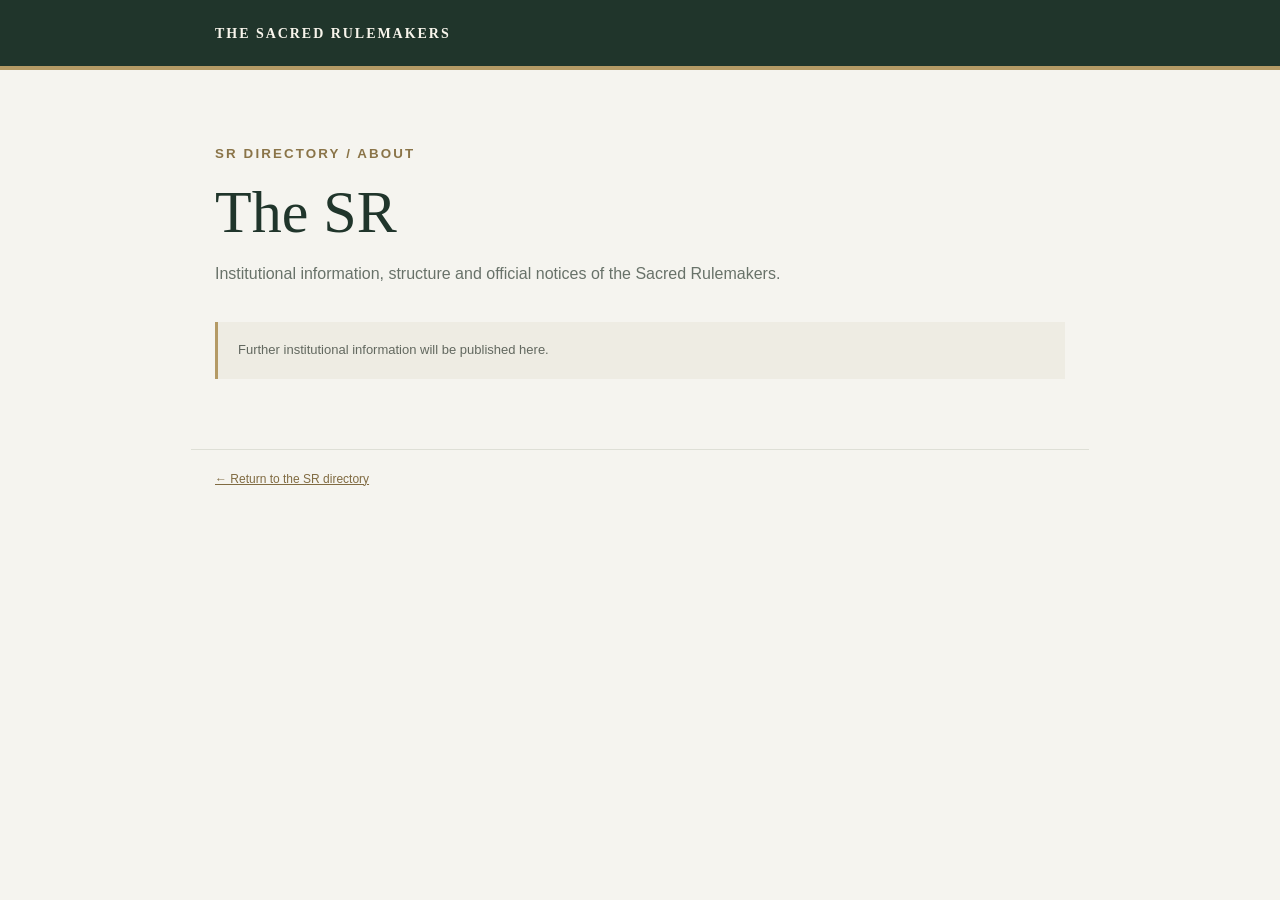
==== about/index.html @ 843fc182 "Add the sr section landing page" ====
<!doctype html><html lang="en-GB"><head><meta charset="utf-8"><meta name="viewport" content="width=device-width,initial-scale=1"><meta name="theme-color" content="#20352b"><title>The SR — SR</title><style>body{margin:0;background:#f5f4ef;color:#222a24;font:16px/1.6 Arial,sans-serif}header{background:#20352b;color:#f8f5ec;padding:20px max(22px,calc((100% - 850px)/2));border-bottom:4px solid #b49a65}header a{color:#f8f5ec;text-decoration:none;font:small-caps 700 14px Georgia,serif;letter-spacing:.14em}main{max-width:850px;margin:0 auto;padding:70px 24px}small{color:#8a7448;text-transform:uppercase;letter-spacing:.16em;font-weight:bold}h1{font:normal clamp(40px,7vw,60px)/1.1 Georgia,serif;color:#20352b;margin:14px 0}p{color:#687269;max-width:650px}.status{margin-top:35px;padding:18px 20px;background:#eeece3;border-left:3px solid #b49a65;color:#62685f;font-size:13px}footer{max-width:850px;margin:0 auto;padding:20px 24px;border-top:1px solid #dedfd6;font-size:12px}footer a{color:#806b42}</style></head><body><header><a href="/SR/">THE SACRED RULEMAKERS</a></header><main><small>SR DIRECTORY / ABOUT</small><h1>The SR</h1><p>Institutional information, structure and official notices of the Sacred Rulemakers.</p><div class="status">Further institutional information will be published here.</div></main><footer><a href="/SR/">← Return to the SR directory</a></footer></body></html>
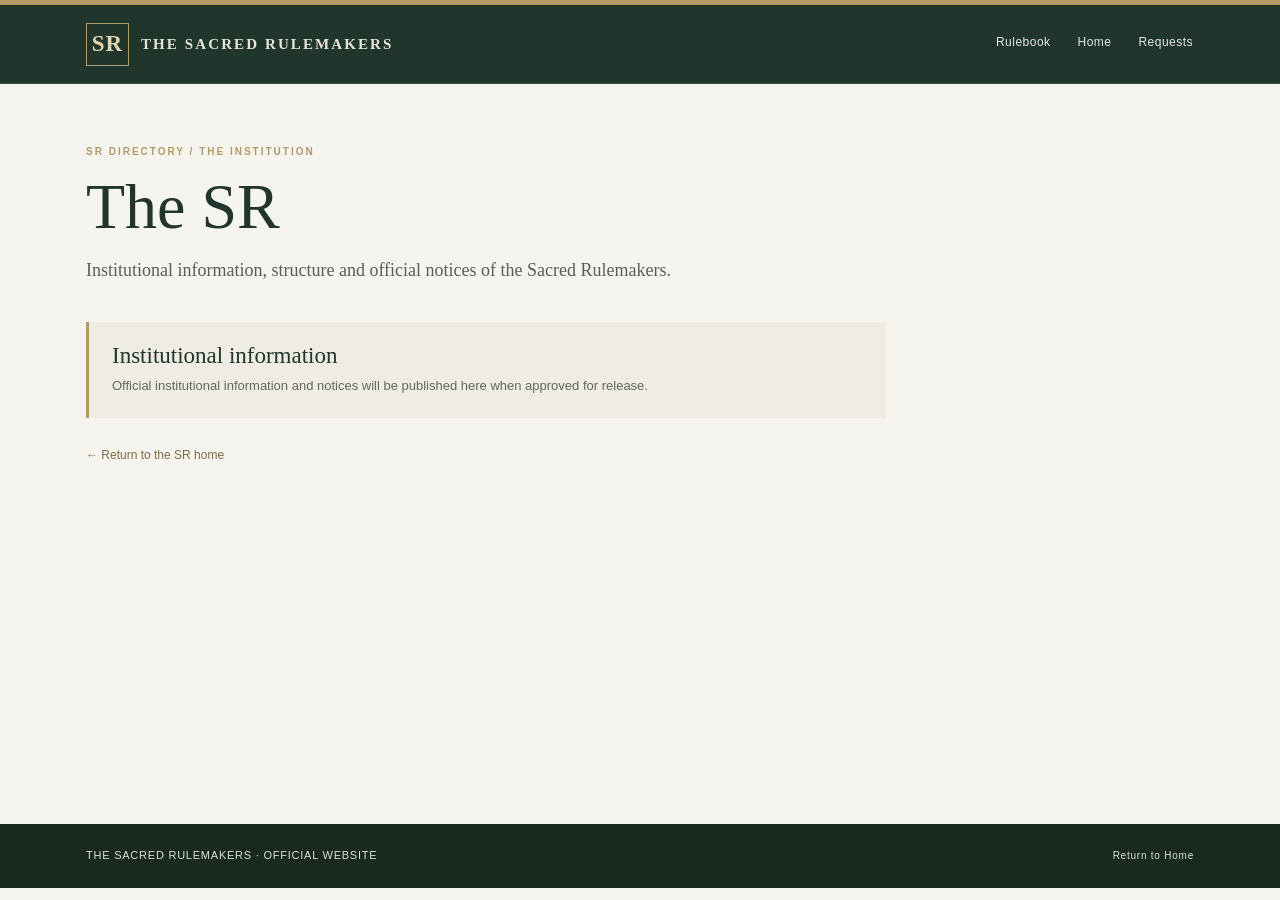
==== commit a83fdf0c: "Align institutional page with shared SR design" ====
--- a/about/index.html
+++ b/about/index.html
@@ -1 +1,17 @@
-<!doctype html><html lang="en-GB"><head><meta charset="utf-8"><meta name="viewport" content="width=device-width,initial-scale=1"><meta name="theme-color" content="#20352b"><title>The SR — SR</title><style>body{margin:0;background:#f5f4ef;color:#222a24;font:16px/1.6 Arial,sans-serif}header{background:#20352b;color:#f8f5ec;padding:20px max(22px,calc((100% - 850px)/2));border-bottom:4px solid #b49a65}header a{color:#f8f5ec;text-decoration:none;font:small-caps 700 14px Georgia,serif;letter-spacing:.14em}main{max-width:850px;margin:0 auto;padding:70px 24px}small{color:#8a7448;text-transform:uppercase;letter-spacing:.16em;font-weight:bold}h1{font:normal clamp(40px,7vw,60px)/1.1 Georgia,serif;color:#20352b;margin:14px 0}p{color:#687269;max-width:650px}.status{margin-top:35px;padding:18px 20px;background:#eeece3;border-left:3px solid #b49a65;color:#62685f;font-size:13px}footer{max-width:850px;margin:0 auto;padding:20px 24px;border-top:1px solid #dedfd6;font-size:12px}footer a{color:#806b42}</style></head><body><header><a href="/SR/">THE SACRED RULEMAKERS</a></header><main><small>SR DIRECTORY / ABOUT</small><h1>The SR</h1><p>Institutional information, structure and official notices of the Sacred Rulemakers.</p><div class="status">Further institutional information will be published here.</div></main><footer><a href="/SR/">← Return to the SR directory</a></footer></body></html>+<!doctype html>
+<html lang="en-GB"><head><meta charset="utf-8"><meta name="viewport" content="width=device-width,initial-scale=1">
+<meta name="theme-color" content="#20352b"><meta name="description" content="Institutional information, structure and official notices of the Sacred Rulemakers.">
+<title>The SR — The Sacred Rulemakers</title><link rel="stylesheet" href="../assets/sr.css"></head>
+<body><div class="gold-rule"></div>
+<header class="site-header"><div class="head">
+  <a class="brand" href="/SR/" aria-label="The Sacred Rulemakers home"><span class="mark">SR</span><span class="brand-name">THE SACRED RULEMAKERS</span></a>
+  <nav class="primary-nav" aria-label="Primary navigation">
+    <a href="/SR/standard-rulebook/">Rulebook</a>
+    <a href="/SR/">Home</a>
+    <a href="/SR/requests/">Requests</a>
+  </nav>
+</div></header><main class="page-main"><div class="wrap">
+<section class="page-heading"><div class="eyebrow">SR DIRECTORY / THE INSTITUTION</div><h1>The SR</h1><p>Institutional information, structure and official notices of the Sacred Rulemakers.</p></section>
+<section class="notice" aria-label="Availability"><h2>Institutional information</h2><p>Official institutional information and notices will be published here when approved for release.</p></section>
+<a class="back-link" href="/SR/">← Return to the SR home</a>
+</div></main><footer class="site-footer"><div class="wrap"><span>THE SACRED RULEMAKERS · OFFICIAL WEBSITE</span><small><a href="/SR/">Return to Home</a></small></div></footer></body></html>
--- a/assets/sr.css
+++ b/assets/sr.css
@@ -0,0 +1,98 @@
+:root{
+  --green:#20352b;--green-2:#30493b;--gold:#b49a65;--paper:#f5f4ef;
+  --white:#fffefa;--ink:#222a24;--muted:#687269;--line:#dedfd6;
+  --serif:Georgia,'Times New Roman',serif;--sans:Arial,Helvetica,sans-serif;
+  --content:1160px;
+}
+*{box-sizing:border-box}
+html{scroll-behavior:smooth}
+body{margin:0;background:var(--paper);color:var(--ink);font:15px/1.6 var(--sans)}
+a{color:inherit}
+a:focus-visible,button:focus-visible,input:focus-visible{outline:3px solid #b49a65;outline-offset:3px}
+.gold-rule{height:5px;background:var(--gold)}
+.site-header{background:var(--green);color:#f8f5ec;border-bottom:1px solid #ffffff22}
+.head{max-width:var(--content);min-height:78px;margin:auto;padding:0 26px;display:flex;align-items:center;justify-content:space-between;gap:28px}
+.brand{display:flex;align-items:center;gap:12px;color:#f8f5ec;text-decoration:none;min-width:0}
+.mark{display:grid;place-items:center;width:43px;height:43px;border:1px solid var(--gold);color:#e4d4ad;font:700 23px var(--serif);letter-spacing:1px;flex:0 0 auto}
+.brand-name{font:small-caps 700 15px var(--serif);letter-spacing:.14em;white-space:nowrap;color:#e9e5d9}
+.primary-nav{display:flex;align-items:center;justify-content:flex-end;gap:25px;margin-left:auto}
+.primary-nav a{display:inline-flex;align-items:center;min-height:78px;padding:0 1px;color:#e6e8e1;text-decoration:none;font-size:12px;letter-spacing:.04em;border-bottom:2px solid transparent;transition:color .15s,border-color .15s}
+.primary-nav a:hover,.primary-nav a[aria-current="page"]{color:#e1c98e;border-bottom-color:var(--gold)}
+.wrap{max-width:var(--content);margin:0 auto;padding-left:26px;padding-right:26px}
+.home-hero{background:var(--green);color:#f7f5ed;padding:78px 0 82px;border-bottom:5px solid var(--gold)}
+.eyebrow,.kicker{font-size:10px;line-height:1.5;letter-spacing:2px;text-transform:uppercase;color:var(--gold);font-weight:700}
+.home-hero h1{font:400 clamp(43px,7vw,76px)/1.04 var(--serif);max-width:800px;margin:18px 0}
+.home-hero p{font:18px/1.7 var(--serif);color:#d9dfd7;max-width:680px;margin:0}
+.actions{display:flex;gap:12px;margin-top:28px;flex-wrap:wrap}
+.button{display:inline-flex;align-items:center;justify-content:center;min-height:44px;padding:11px 18px;border:1px solid var(--gold);background:var(--gold);color:#1d2a22;text-decoration:none;text-transform:uppercase;letter-spacing:.7px;font-size:11px;font-weight:700}
+.button:hover{background:#c4ad7c;border-color:#c4ad7c}
+.button.alt{background:transparent;color:#f8f5ec;border-color:#aab7ac}
+.button.alt:hover{background:#ffffff12}
+.stats{display:grid;grid-template-columns:repeat(4,minmax(0,1fr));background:var(--white);border:1px solid var(--line);margin-top:28px}
+.stat{padding:20px 25px;border-right:1px solid var(--line)}
+.stat:last-child{border-right:0}
+.stat strong{display:block;font:34px/1.15 var(--serif);color:var(--green)}
+.stat span{display:block;margin-top:5px;font-size:10px;letter-spacing:1.4px;color:var(--muted);text-transform:uppercase}
+.content-section{padding:58px 0 62px}
+.content-section.tinted{background:#eeece3;border-block:1px solid var(--line)}
+.section-heading{display:flex;align-items:end;justify-content:space-between;gap:18px;padding-bottom:13px;margin-bottom:22px;border-bottom:1px solid var(--line)}
+.section-heading h2{font:400 34px/1.2 var(--serif);color:var(--green);margin:6px 0 0}
+.section-heading p{max-width:540px;color:var(--muted);font-size:13px;margin:0}
+.book-grid{display:grid;grid-template-columns:repeat(3,minmax(0,1fr));gap:12px}
+.book-card{display:block;min-width:0;min-height:142px;padding:19px 20px;background:var(--white);border:1px solid var(--line);text-decoration:none;transition:border-color .15s,transform .15s}
+.book-card:hover{border-color:var(--gold);transform:translateY(-2px)}
+.book-card .number,.directory-card .number{font:12px var(--serif);color:#927b4d}
+.book-card h3{font:400 20px/1.35 var(--serif);color:var(--green);margin:9px 0 7px}
+.book-card p{font-size:11px;color:var(--muted);margin:0}
+.section-action{display:flex;justify-content:flex-end;margin-top:19px}
+.text-link{color:#806b42;font-size:12px;font-weight:700;text-decoration:none}
+.text-link:hover{text-decoration:underline}
+.directory-grid{display:grid;grid-template-columns:repeat(4,minmax(0,1fr));gap:12px}
+.directory-card{display:flex;flex-direction:column;min-height:175px;padding:20px;background:var(--white);border:1px solid var(--line);text-decoration:none;transition:border-color .15s,transform .15s}
+.directory-card:hover{border-color:var(--gold);transform:translateY(-2px)}
+.directory-card h3{font:400 22px/1.25 var(--serif);color:var(--green);margin:12px 0 7px}
+.directory-card p{font-size:12px;color:var(--muted);margin:0 0 18px}
+.directory-card .open{margin-top:auto;color:#806b42;font-size:10px;letter-spacing:.12em;text-transform:uppercase;font-weight:700}
+.page-main{min-height:calc(100vh - 160px);padding:60px 0 76px}
+.page-heading{max-width:760px;margin-bottom:36px}
+.page-heading h1{font:400 clamp(42px,7vw,64px)/1.08 var(--serif);color:var(--green);margin:13px 0 15px}
+.page-heading p{max-width:670px;font:18px/1.65 var(--serif);color:#566057;margin:0}
+.notice{max-width:800px;padding:21px 23px;background:#eeece3;border-left:3px solid var(--gold);color:#62685f}
+.notice h2{font:400 23px var(--serif);color:var(--green);margin:0 0 7px}
+.notice p{margin:0;font-size:13px}
+.back-link{display:inline-block;margin-top:28px;color:#806b42;font-size:12px;text-decoration:none}
+.back-link:hover{text-decoration:underline}
+.site-footer{background:#192920;color:#dce0d9;padding:23px 0;font-size:11px;letter-spacing:.07em}
+.site-footer .wrap{display:flex;align-items:center;justify-content:space-between;gap:16px}
+.site-footer a{color:#dce0d9;text-decoration:none}
+.site-footer small{color:#aab4aa;font-size:10px}
+@media(max-width:900px){.directory-grid{grid-template-columns:repeat(2,minmax(0,1fr))}}
+@media(max-width:780px){
+  .head,.wrap{padding-left:17px;padding-right:17px}
+  .head{min-height:72px;gap:15px}
+  .primary-nav{gap:17px}
+  .primary-nav a{min-height:72px;font-size:11px}
+  .book-grid{grid-template-columns:repeat(2,minmax(0,1fr))}
+  .stats{grid-template-columns:repeat(2,minmax(0,1fr))}
+  .stat:nth-child(2){border-right:0}
+  .stat:nth-child(-n+2){border-bottom:1px solid var(--line)}
+  .content-section{padding:45px 0}
+  .section-heading{align-items:flex-start;flex-direction:column}
+}
+@media(max-width:560px){
+  .head{padding-top:13px;flex-direction:column;align-items:stretch;gap:5px}
+  .brand{align-self:flex-start}
+  .primary-nav{width:100%;justify-content:flex-end;gap:clamp(14px,5vw,24px);border-top:1px solid #ffffff22}
+  .primary-nav a{min-height:43px;font-size:12px}
+  .home-hero{padding:55px 0 60px}
+  .home-hero p,.page-heading p{font-size:16px}
+  .book-grid,.directory-grid{grid-template-columns:1fr}
+  .book-card{min-height:120px}
+  .directory-card{min-height:150px}
+  .stats{margin-top:18px}
+  .stat{padding:16px 18px}
+  .stat strong{font-size:29px}
+  .page-main{padding:44px 0 58px}
+  .site-footer .wrap{align-items:flex-start;flex-direction:column}
+}
+@media(prefers-reduced-motion:reduce){html{scroll-behavior:auto}*,*::before,*::after{transition:none!important;animation:none!important}}
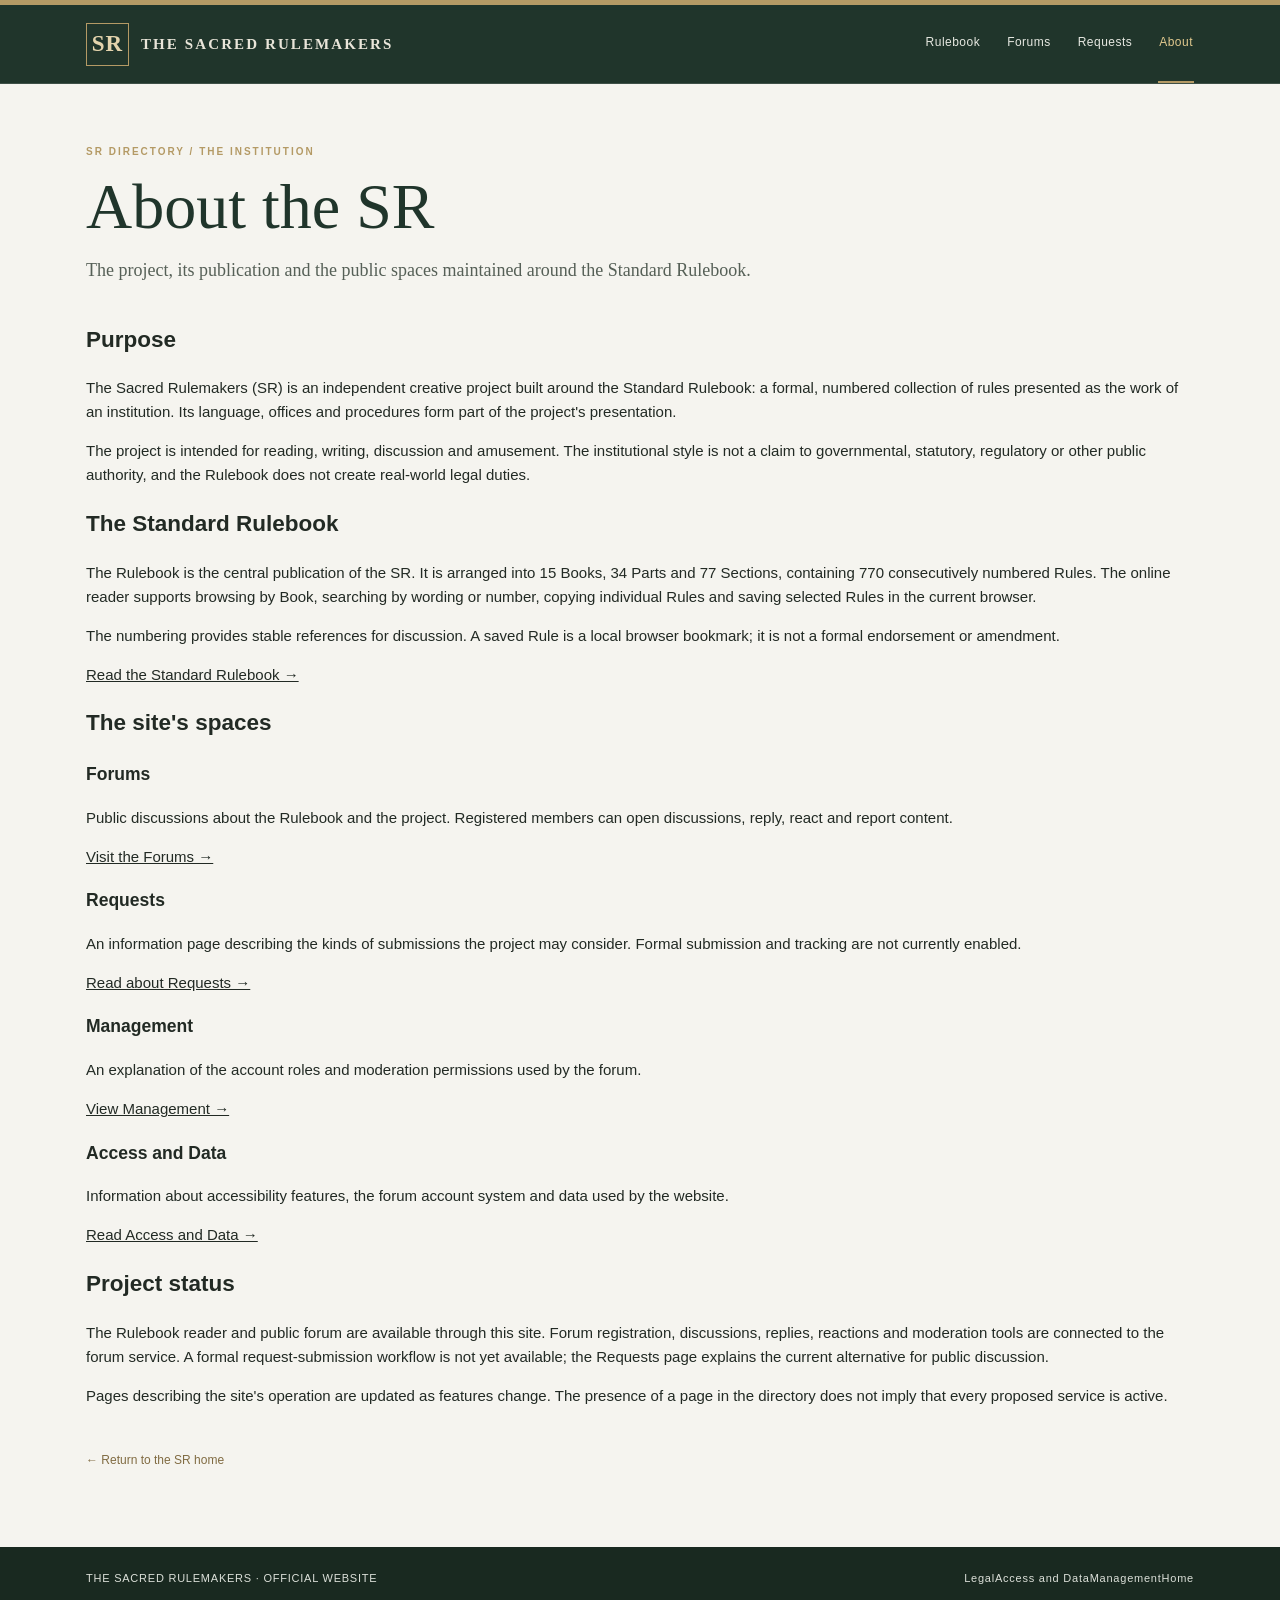
==== commit 0692a5da: "Complete about page content" ====
--- a/about/index.html
+++ b/about/index.html
@@ -1,17 +1,38 @@
 <!doctype html>
 <html lang="en-GB"><head><meta charset="utf-8"><meta name="viewport" content="width=device-width,initial-scale=1">
-<meta name="theme-color" content="#20352b"><meta name="description" content="Institutional information, structure and official notices of the Sacred Rulemakers.">
-<title>The SR — The Sacred Rulemakers</title><link rel="stylesheet" href="../assets/sr.css"></head>
-<body><div class="gold-rule"></div>
-<header class="site-header"><div class="head">
-  <a class="brand" href="/SR/" aria-label="The Sacred Rulemakers home"><span class="mark">SR</span><span class="brand-name">THE SACRED RULEMAKERS</span></a>
-  <nav class="primary-nav" aria-label="Primary navigation">
-    <a href="/SR/standard-rulebook/">Rulebook</a>
-    <a href="/SR/">Home</a>
-    <a href="/SR/requests/">Requests</a>
-  </nav>
-</div></header><main class="page-main"><div class="wrap">
-<section class="page-heading"><div class="eyebrow">SR DIRECTORY / THE INSTITUTION</div><h1>The SR</h1><p>Institutional information, structure and official notices of the Sacred Rulemakers.</p></section>
-<section class="notice" aria-label="Availability"><h2>Institutional information</h2><p>Official institutional information and notices will be published here when approved for release.</p></section>
-<a class="back-link" href="/SR/">← Return to the SR home</a>
-</div></main><footer class="site-footer"><div class="wrap"><span>THE SACRED RULEMAKERS · OFFICIAL WEBSITE</span><small><a href="/SR/">Return to Home</a></small></div></footer></body></html>+<meta name="theme-color" content="#20352b"><meta name="description" content="Learn about the Sacred Rulemakers, the Standard Rulebook and the purpose of this project.">
+<title>About the SR — The Sacred Rulemakers</title><link rel="stylesheet" href="../assets/sr.css"></head>
+<body><div class="gold-rule"></div><header class="site-header"><div class="head">
+<a class="brand" href="/SR/" aria-label="The Sacred Rulemakers home"><span class="mark">SR</span><span class="brand-name">THE SACRED RULEMAKERS</span></a>
+<nav class="primary-nav" aria-label="Primary navigation">
+<a href="/SR/standard-rulebook/">Rulebook</a>
+<a href="/SR/forums/">Forums</a>
+<a href="/SR/requests/">Requests</a>
+<a href="/SR/about/" aria-current="page">About</a>
+</nav></div></header>
+<main class="page-main"><div class="wrap">
+<section class="page-heading"><div class="eyebrow">SR DIRECTORY / THE INSTITUTION</div><h1>About the SR</h1><p>The project, its publication and the public spaces maintained around the Standard Rulebook.</p></section>
+<div class="content-stack">
+<section class="content-block" aria-labelledby="purpose"><h2 id="purpose">Purpose</h2>
+<p>The Sacred Rulemakers (SR) is an independent creative project built around the Standard Rulebook: a formal, numbered collection of rules presented as the work of an institution. Its language, offices and procedures form part of the project's presentation.</p>
+<p>The project is intended for reading, writing, discussion and amusement. The institutional style is not a claim to governmental, statutory, regulatory or other public authority, and the Rulebook does not create real-world legal duties.</p></section>
+<section class="content-block" aria-labelledby="publication"><h2 id="publication">The Standard Rulebook</h2>
+<p>The Rulebook is the central publication of the SR. It is arranged into 15 Books, 34 Parts and 77 Sections, containing 770 consecutively numbered Rules. The online reader supports browsing by Book, searching by wording or number, copying individual Rules and saving selected Rules in the current browser.</p>
+<p>The numbering provides stable references for discussion. A saved Rule is a local browser bookmark; it is not a formal endorsement or amendment.</p>
+<p><a class="inline-link" href="/SR/standard-rulebook/">Read the Standard Rulebook →</a></p></section>
+<section class="content-block" aria-labelledby="spaces"><h2 id="spaces">The site's spaces</h2>
+<div class="info-grid">
+<article class="info-card"><h3>Forums</h3><p>Public discussions about the Rulebook and the project. Registered members can open discussions, reply, react and report content.</p><a class="inline-link" href="/SR/forums/">Visit the Forums →</a></article>
+<article class="info-card"><h3>Requests</h3><p>An information page describing the kinds of submissions the project may consider. Formal submission and tracking are not currently enabled.</p><a class="inline-link" href="/SR/requests/">Read about Requests →</a></article>
+<article class="info-card"><h3>Management</h3><p>An explanation of the account roles and moderation permissions used by the forum.</p><a class="inline-link" href="/SR/management/">View Management →</a></article>
+<article class="info-card"><h3>Access and Data</h3><p>Information about accessibility features, the forum account system and data used by the website.</p><a class="inline-link" href="/SR/access-and-data/">Read Access and Data →</a></article>
+</div></section>
+<section class="content-block" aria-labelledby="status"><h2 id="status">Project status</h2>
+<p>The Rulebook reader and public forum are available through this site. Forum registration, discussions, replies, reactions and moderation tools are connected to the forum service. A formal request-submission workflow is not yet available; the Requests page explains the current alternative for public discussion.</p>
+<p>Pages describing the site's operation are updated as features change. The presence of a page in the directory does not imply that every proposed service is active.</p></section>
+</div><a class="back-link" href="/SR/">← Return to the SR home</a>
+</div></main><footer class="site-footer"><div class="wrap">
+<span>THE SACRED RULEMAKERS · OFFICIAL WEBSITE</span>
+<nav class="footer-links" aria-label="Footer navigation">
+<a href="/SR/legal/">Legal</a><a href="/SR/access-and-data/">Access and Data</a><a href="/SR/management/">Management</a><a href="/SR/">Home</a>
+</nav></div></footer></body></html>
